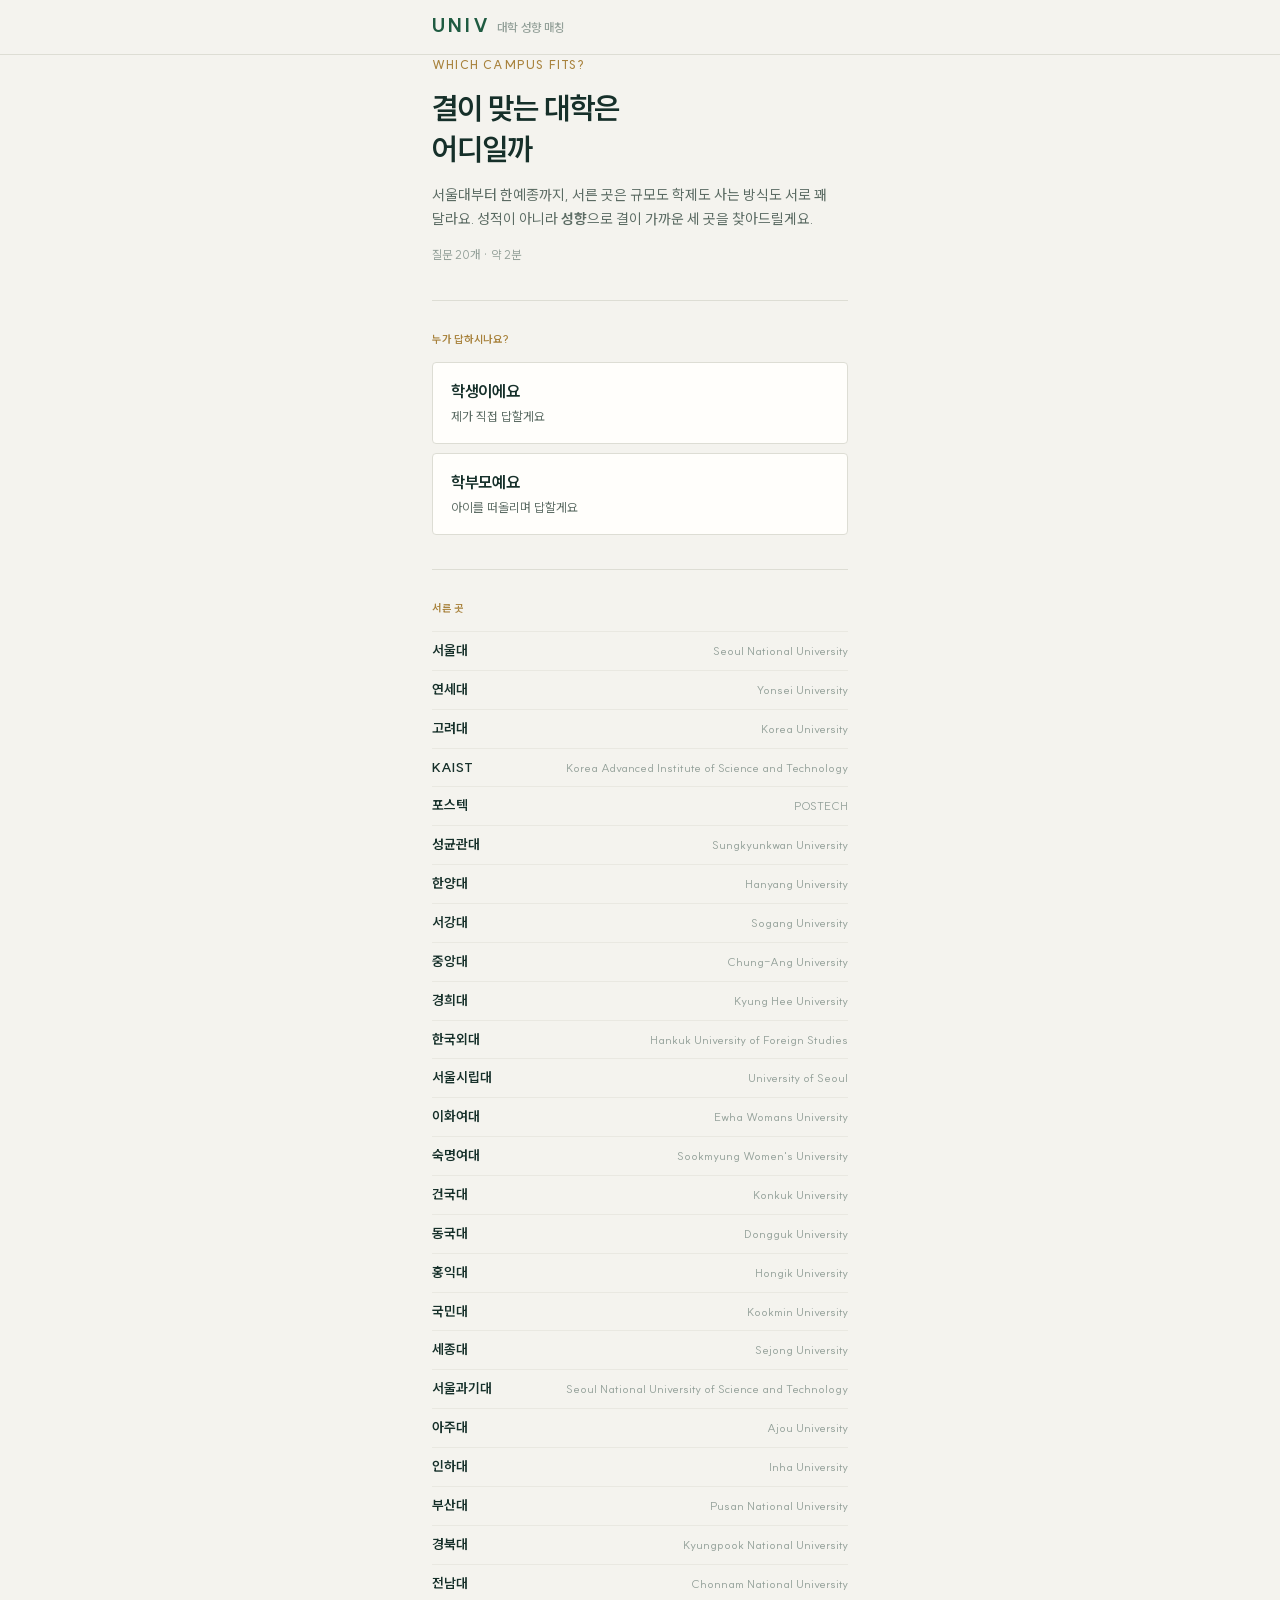
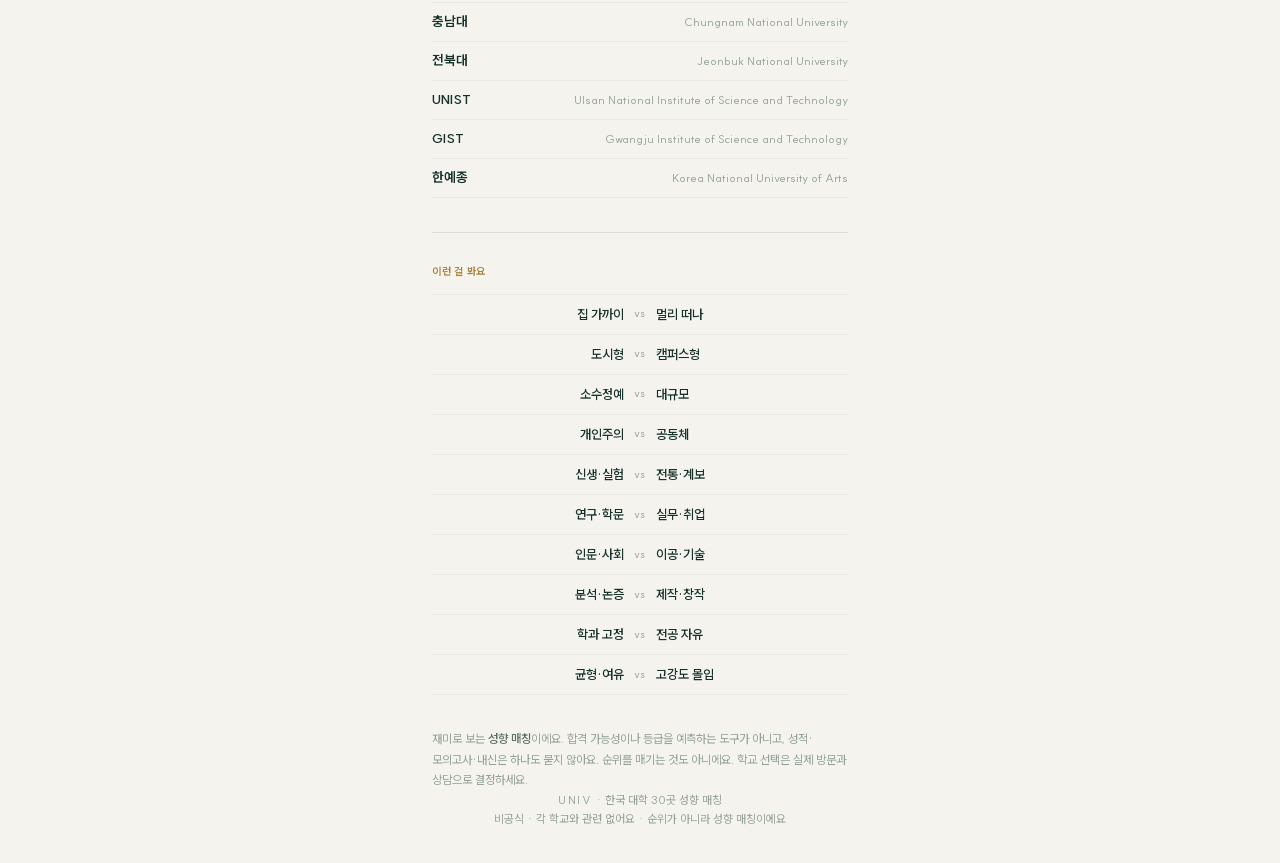
==== korea-uni/index.html @ 8492bec6 "한국 대학 30곳 버전 추가 (/korea-uni) 확인된 사실만으로 만들었다. docs/korea-fact-check.md 가 근거다.  축 11개 (아이비는 7개였다)   학교" ====
<!DOCTYPE html>
<html lang="ko">
<head>
<meta charset="utf-8">
<meta name="viewport" content="width=device-width, initial-scale=1, viewport-fit=cover">
<title>나와 결이 맞는 대학은? | 한국 대학 성향 매칭</title>
<meta name="description" content="20개 질문으로 찾는 나와 결이 맞는 한국 대학 30곳. 학생용과 학부모용 두 가지 버전.">
<meta name="theme-color" content="#1f5b41">

<!-- 링크 미리보기 (카카오톡·인스타·트위터 등)
     og:image 는 크롤러가 직접 받아가야 해서 반드시 절대 https 주소여야 한다.
     data URI 나 상대 경로는 미리보기가 안 뜬다.
     이미지는 scripts/build-og.js 가 만든다. 배포 도메인이 바뀌면
     아래 og:url / og:image 주소도 같이 바꿔야 한다. -->
<meta property="og:type" content="website">
<meta property="og:site_name" content="대학 성향 매칭">
<meta property="og:locale" content="ko_KR">
<meta property="og:url" content="https://ivy-test-two.vercel.app/korea-uni">
<meta property="og:title" content="결이 맞는 대학은 어디일까">
<meta property="og:description" content="성적이 아니라 성향으로 찾는 나와 맞는 대학 세 곳. 질문 20개, 약 2분. 학생용·학부모용.">
<meta property="og:image" content="https://ivy-test-two.vercel.app/og-korea.png">
<meta property="og:image:secure_url" content="https://ivy-test-two.vercel.app/og-korea.png">
<meta property="og:image:type" content="image/png">
<meta property="og:image:width" content="1200">
<meta property="og:image:height" content="630">
<meta property="og:image:alt" content="대학 성향 매칭 — 결이 맞는 대학은 어디일까.">
<meta name="twitter:card" content="summary_large_image">
<meta name="twitter:title" content="결이 맞는 대학은 어디일까">
<meta name="twitter:description" content="성적이 아니라 성향으로 찾는 나와 맞는 대학 세 곳. 질문 20개, 약 2분.">
<meta name="twitter:image" content="https://ivy-test-two.vercel.app/og-korea.png">
<!-- 파비콘을 인라인 SVG 로 넣는다. 별도 파일이 없어도 되고 file:// 에서도 뜬다. -->
<link rel="icon" href="data:image/svg+xml,%3Csvg xmlns='http://www.w3.org/2000/svg' viewBox='0 0 32 32'%3E%3Crect width='32' height='32' fill='%231f5b41'/%3E%3Ctext x='16' y='23' font-family='Georgia,serif' font-size='19' fill='%23f4efe3' text-anchor='middle'%3EI%3C/text%3E%3C/svg%3E">
<!-- SUIT 서브셋. scripts/build-font.py 가 만든 data URI 라 외부 요청이 없다.
     styles.css 보다 먼저 와야 첫 페인트부터 SUIT 로 그려진다. -->
<link rel="stylesheet" href="../fonts/suit.css">
<link rel="stylesheet" href="../styles.css">
</head>
<body>

<header class="site-header">
  <div class="shell header-inner">
    <span class="brand">
      <span class="logo">UNIV</span>
      <span class="header-title">대학 성향 매칭</span>
    </span>
  </div>
</header>

<main class="shell" id="main">

  <!-- ───────────── 인트로 ───────────── -->
  <section id="screen-intro" class="screen">

    <div class="block">
      <p class="hero-en">Which campus fits?</p>
      <h1 class="hero-title">결이 맞는 대학은<br>어디일까</h1>
      <p class="hero-sub">
        서울대부터 한예종까지, 서른 곳은 규모도 학제도 사는 방식도 서로 꽤 달라요.
        성적이 아니라 <b>성향</b>으로 결이 가까운 세 곳을 찾아드릴게요.
      </p>
      <p class="fine">질문 20개 · 약 2분</p>
    </div>

    <!-- 시작 전에 누가 답하는지부터 고른다. 같은 18문항이지만
         학생은 자기 얘기로, 학부모는 아이를 떠올리며 답하게 된다. -->
    <div class="block">
      <p class="label">누가 답하시나요?</p>
      <div class="mode-pick">
        <button type="button" class="mode-btn" id="mode-student" data-mode="student">
          <span class="mode-name">학생이에요</span>
          <span class="mode-sub">제가 직접 답할게요</span>
        </button>
        <button type="button" class="mode-btn" id="mode-parent" data-mode="parent">
          <span class="mode-name">학부모예요</span>
          <span class="mode-sub">아이를 떠올리며 답할게요</span>
        </button>
      </div>
      <button type="button" class="btn btn-outline btn-block hidden" id="btn-resume">
        이어서 하기
      </button>
    </div>

    <div class="block">
      <p class="label">서른 곳</p>
      <ul class="roster" id="roster"></ul>
    </div>

    <div class="block">
      <p class="label">이런 걸 봐요</p>
      <ul class="axis-preview" id="axis-preview"></ul>
    </div>

    <p class="fine">
      재미로 보는 <b>성향 매칭</b>이에요. 합격 가능성이나 등급을 예측하는 도구가 아니고,
      성적·모의고사·내신은 하나도 묻지 않아요. 순위를 매기는 것도 아니에요.
      학교 선택은 실제 방문과 상담으로 결정하세요.
    </p>
  </section>

  <!-- ───────────── 질문 ───────────── -->
  <section id="screen-quiz" class="screen hidden">
    <div>
      <div class="progress-head">
        <span class="label" id="quiz-mode-label">진행률</span>
        <span class="progress-count"><b id="progress-now">0</b> / <span id="progress-total">20</span></span>
      </div>
      <div class="progress-track">
        <div class="progress-fill" id="progress-fill"></div>
      </div>
      <p class="progress-note" id="progress-note"></p>
    </div>

    <div>
      <div class="dots" id="dots" aria-hidden="true"></div>

      <div class="question-head">
        <span class="q-num" id="q-index" aria-hidden="true">1</span>
        <h2 class="question-text" id="question-text" tabindex="-1"></h2>
      </div>

      <!-- 진짜 radio input 을 쓴다. 방향키 이동, 스페이스로 선택,
           "4개 중 2번째, 선택됨" 같은 스크린리더 안내가 전부 공짜로 따라온다. -->
      <fieldset class="options" id="options">
        <legend class="offscreen">선택지</legend>
      </fieldset>

      <div class="nav-row">
        <button type="button" class="btn btn-quiet" id="btn-prev">
          <span class="arw" aria-hidden="true">←</span> 이전
        </button>
        <button type="button" class="btn btn-primary" id="btn-next">
          다음 <span class="arw" aria-hidden="true">→</span>
        </button>
      </div>
    </div>
  </section>

  <!-- ───────────── 계산중 ───────────── -->
  <section id="screen-loading" class="screen hidden">
    <div class="loading-wrap">
      <div class="spinner" aria-hidden="true"></div>
      <p class="loading-text" id="loading-text"></p>
    </div>
  </section>

  <!-- ───────────── 결과 ───────────── -->
  <section id="screen-result" class="screen hidden">

    <div class="block result-hero" id="result-hero">
      <p class="label" id="result-label">나와 결이 가장 가까운 곳</p>
      <h1 class="result-name" id="result-name"></h1>
      <p class="result-en" id="result-en"></p>
      <p class="result-tagline" id="result-tagline"></p>
      <p class="result-place" id="result-place"></p>
      <div class="result-score">
        <span class="result-percent" id="result-percent"></span>
        <span class="result-percent-label">매칭 적합도</span>
      </div>
      <ul class="chips" id="result-keywords"></ul>
    </div>

    <div class="block">
      <p class="label">가까운 세 곳</p>
      <div id="ranking"></div>
    </div>

    <div class="block">
      <p class="label" id="detail-title">상세 해설</p>
      <ul class="why-list" id="why-block"></ul>
      <div id="detail-block"></div>
    </div>

    <!-- 학부모 모드에서만 보인다 -->
    <div class="block hidden" id="parent-facts-block">
      <p class="label">학부모가 먼저 보는 것</p>
      <dl class="facts" id="parent-facts"></dl>
      <p class="fine">
        재정지원 정책은 바뀔 수 있어요. 지원 전에 각 학교 재정지원 페이지에서 다시 확인하세요.
      </p>
    </div>

    <div class="block">
      <p class="label" id="axis-label">내 성향 축</p>
      <p class="section-sub" id="axis-note"></p>
      <div id="axis-chart" class="axis-chart"></div>
    </div>

    <div class="block">
      <p class="label">저장하고 공유하기</p>
      <div class="action-grid">
        <button type="button" class="btn btn-primary btn-block" id="btn-share">결과 링크 복사</button>
        <button type="button" class="btn btn-outline btn-block" id="btn-image">결과 이미지 저장</button>
        <button type="button" class="btn btn-quiet btn-block" id="btn-restart">다시 하기</button>
      </div>
      <p class="share-hint" id="share-hint" role="status" aria-live="polite"></p>
    </div>


    <p class="fine">
      재미로 보는 <b>성향 매칭</b>이에요. 합격 가능성 예측도 아니고 학교 순위도 아니에요.
      이 결과로 지원 여부를 정하지는 마세요. 학교마다 실제로 가보고 재학생과 이야기해보는 게 제일 정확해요.
      학교 정보는 <a href="https://www.academyinfo.go.kr" target="_blank" rel="noopener noreferrer">대학알리미</a>에서 확인하세요.
    </p>
  </section>

</main>

<footer class="site-footer shell">
  <p><span class="mark">UNIV</span> · 한국 대학 30곳 성향 매칭</p>
  <p>비공식 · 각 학교와 관련 없어요 · 순위가 아니라 성향 매칭이에요</p>
</footer>

<canvas id="export-canvas" width="1080" height="1350" class="offscreen" aria-hidden="true"></canvas>

<!-- 일반 script 로 순서대로 로드한다. type="module" 을 쓰면 file:// 에서
     CORS 때문에 안 열려서, index.html 더블클릭으로는 못 쓰게 된다. -->
<script src="../js/data/korea/axes.js"></script>
<script src="../js/data/korea/copy.js"></script>
<script src="../js/data/korea/schools.js"></script>
<script src="../js/data/korea/questions.js"></script>
<script src="../js/data/korea/tuning.js"></script>
<!-- 같은 도메인에 테스트가 여러 개 올라간다. 저장소 키가 겹치지
     않도록 테스트마다 고유 id 를 준다. -->
<script>var TEST_ID = 'korea'; var TEST_SITE_URL = 'https://ivy-test-two.vercel.app/korea-uni';</script>
<script src="../js/scoring.js"></script>
<script src="../js/share.js"></script>
<script src="../js/resultImage.js"></script>
<script src="../js/app.js"></script>
</body>
</html>
---- fonts/suit.css ----
/* SUIT (SUNN, http://sun.fo/suit) — SIL Open Font License 1.1
 * https://github.com/sun-typeface/SUIT
 *
 * 이 파일은 scripts/build-font.py 가 생성합니다. 직접 고치지 마세요.
 * 앱 소스에 등장하는 글자만 남긴 서브셋이라, 문구를 수정했으면
 * 스크립트를 다시 돌려야 새 글자가 폰트에 들어갑니다.
 *
 * 가변축 wght 400-800 를 유지합니다. 이 범위 밖 굵기를 쓰면
 * 가장 가까운 값으로 잘립니다.
 */
@font-face {
  font-family: 'SUIT';
  font-style: normal;
  font-weight: 400 800;
  font-display: swap;
  src: url([data-uri]) format('woff2-variations');
}
---- styles.css ----
/* ═══════════════════════════════════════════════════════════════
   아이비리그 성향 매칭 — 스타일

   방향: 앱 카드를 쌓는 화면이 아니라 대학 안내 책자에 가깝게.
   둥근 카드 대신 헤어라인 괘선으로 구획을 나누고, 라운드를 크게 줄이고,
   여백에 큰 숫자를 둔다.

   색: 아이비 그린을 주색으로. 회색도 중립 회색이 아니라 초록 쪽으로
   살짝 기울여서 화면 전체가 한 계열로 묶이게 했다.

   서체: SUIT 한 벌만 쓴다. 굵기(400-800)와 크기, 자간으로만 위계를
   만든다. 이탤릭은 쓰지 않는다.
   ═══════════════════════════════════════════════════════════════ */

:root {
  color-scheme: light;

  /* 바탕과 먹 */
  --paper:      #f4f3ee;   /* 본지. 크림보다 차갑게 뺐다 */
  --card:       #fffefb;
  --ink:        #16302a;   /* 초록으로 기운 먹색 */
  --ink-soft:   #5b6b63;
  --ink-faint:  #93a099;
  --rule:       #ddddd4;   /* 괘선 */
  --rule-soft:  #e9e8e1;

  /* 브랜드 */
  --ivy:        #1f5b41;
  --ivy-deep:   #143c2b;
  --ivy-wash:   #eaefe9;
  --brass:      #a8823c;
  --brass-wash: #f4eddf;

  /* 학교색이 들어오는 자리. JS 가 덮어쓴다 */
  --school:     var(--ivy);

  --r-xs: 2px;
  --r-sm: 4px;
  --r-md: 6px;
  --r-pill: 999px;

  --shell: 460px;

  /* 전부 SUIT 한 벌로 간다. fonts/suit.css 가 서브셋을 심어준다.
     폰트가 안 뜨는 환경을 위한 대체 스택만 뒤에 붙여둔다. */
  --sans: 'SUIT', -apple-system, BlinkMacSystemFont, "Apple SD Gothic Neo",
          "Pretendard", "Noto Sans KR", "Malgun Gothic", system-ui, sans-serif;
  /* 예전에 숫자·영문에 세리프를 쓰던 자리. 이제 같은 SUIT 를 가리키지만
     선택자를 그대로 두려고 변수는 남겨둔다. */
  --serif: var(--sans);
}

/* ── 리셋 ─────────────────────────────────────────────────── */
*, *::before, *::after { box-sizing: border-box; }
html { -webkit-text-size-adjust: 100%; }

body {
  margin: 0;
  background: var(--paper);
  color: var(--ink);
  font-family: var(--sans);
  font-size: 16px;
  line-height: 1.62;
  word-break: keep-all;
  overflow-wrap: break-word;
  -webkit-font-smoothing: antialiased;
}

h1, h2, h3, p, ul, li, figure, fieldset, legend { margin: 0; padding: 0; }
ul { list-style: none; }
fieldset { border: 0; }

button {
  font: inherit;
  color: inherit;
  cursor: pointer;
  touch-action: manipulation;
}

.hidden { display: none !important; }

.offscreen {
  position: absolute;
  width: 1px; height: 1px;
  overflow: hidden;
  clip-path: inset(50%);
  pointer-events: none;
}

:focus-visible {
  outline: 2px solid var(--ivy);
  outline-offset: 3px;
  border-radius: var(--r-xs);
}

/* 숫자가 세로로 정렬되는 자리는 전부 고정폭 숫자 */
.pct, .rank-percent, .progress-count, .q-num, .result-percent {
  font-variant-numeric: tabular-nums;
  font-feature-settings: "tnum" 1;
}

/* ── 레이아웃 ─────────────────────────────────────────────── */
.shell {
  width: 100%;
  max-width: var(--shell);
  margin: 0 auto;
  padding: 0 22px;
}

/* 배경을 불투명하게 둔다. 반투명 + backdrop-filter 로 두면 스크롤할 때
   아래 글자가 헤더를 비쳐 올라와서 유령처럼 겹쳐 보인다. 종이 느낌의
   디자인에 프로스티드 글래스도 어울리지 않는다. */
.site-header {
  position: sticky;
  top: 0;
  z-index: 20;
  background: var(--paper);
  border-bottom: 1px solid var(--rule);
  padding-top: env(safe-area-inset-top);
}

/* align-items:baseline 만 주면 글자 뭉치가 바 위쪽에 붙는다.
   바깥은 center 로 세로 중앙을 잡고, 안쪽에서 베이스라인을 맞춘다. */
.header-inner {
  display: flex;
  align-items: center;
  height: 54px;
}

.brand {
  display: flex;
  align-items: baseline;
  gap: 9px;
}

/* 워드마크는 큰 자간으로만 만든다. 로고 이미지는 쓰지 않는다.
   자간은 마지막 글자 뒤에도 붙기 때문에 그만큼 빼줘야 옆 글자와의
   간격이 눈에 보이는 대로 나온다. */
.logo {
  font-size: 19px;
  font-weight: 800;
  letter-spacing: .16em;
  margin-right: -.16em;
  color: var(--ivy);
  line-height: 1;
}

.header-title {
  font-size: 12px;
  font-weight: 600;
  letter-spacing: .01em;
  color: var(--ink-faint);
}

main { padding: 30px 22px 44px; }

.screen { display: grid; gap: 34px; }

/* ── 구획 ─────────────────────────────────────────────────── */
/* 카드가 아니라 괘선으로 나눈 단락. 이게 이 디자인의 기본 단위다 */
.block { display: grid; gap: 14px; }

.block + .block { padding-top: 30px; border-top: 1px solid var(--rule); }

/* 배경이 필요한 곳에만 쓰는 얕은 판 */
.panel {
  background: var(--card);
  border: 1px solid var(--rule-soft);
  border-radius: var(--r-md);
  padding: 20px 18px;
}

/* 라벨: 작게, 대문자, 자간 넓게.
   자간은 .07em 까지만. 영문은 이 정도로도 충분히 벌어져 보이는데,
   한글은 .14em 쯤 주면 "상 위 세 곳"처럼 글자가 흩어져 읽기 나빠진다. */
.label {
  font-size: 10.5px;
  font-weight: 700;
  letter-spacing: .07em;
  text-transform: uppercase;
  color: var(--brass);
}

/* 영문 전용 라벨은 자간을 더 줘도 된다 */
.label-en { letter-spacing: .16em; }

.section-title {
  font-size: 17px;
  font-weight: 700;
  letter-spacing: -.02em;
}

.section-sub { color: var(--ink-soft); font-size: 13px; }

.fine {
  color: var(--ink-faint);
  font-size: 12px;
  line-height: 1.72;
}
.fine b { color: var(--ink-soft); font-weight: 600; }

/* ── 인트로 ───────────────────────────────────────────────── */
.hero-title {
  font-size: 30px;
  font-weight: 700;
  line-height: 1.36;
  letter-spacing: -.035em;
  text-wrap: balance;
}

/* 표제 위의 영문 한 줄 */
.hero-en {
  font-size: 12px;
  font-weight: 600;
  letter-spacing: .1em;
  text-transform: uppercase;
  color: var(--brass);
}

.hero-sub {
  color: var(--ink-soft);
  font-size: 14.5px;
  max-width: 34em;
}

/* 축 미리보기: 양극을 실제로 마주 보게 배치 */
.axis-preview { display: grid; gap: 0; }

.axis-preview li {
  display: grid;
  grid-template-columns: 1fr auto 1fr;
  align-items: center;
  gap: 10px;
  padding: 9px 0;
  font-size: 13px;
  border-bottom: 1px solid var(--rule-soft);
}
.axis-preview li:first-child { border-top: 1px solid var(--rule-soft); }

.axis-preview .l { text-align: right; color: var(--ink); font-weight: 600; }
.axis-preview .r { text-align: left; color: var(--ink); font-weight: 600; }
.axis-preview .mid {
  font-family: var(--serif);
  font-size: 11px;
  color: var(--ink-faint);
  letter-spacing: .04em;
}

/* 여덟 학교를 활자로만 나열한다 */
.roster { display: grid; gap: 0; }

.roster li {
  display: flex;
  align-items: baseline;
  justify-content: space-between;
  gap: 12px;
  padding: 8px 0;
  border-bottom: 1px solid var(--rule-soft);
}
.roster li:first-child { border-top: 1px solid var(--rule-soft); }

.roster-ko { font-size: 13.5px; font-weight: 700; color: var(--ink); }

.roster-en {
  font-family: var(--serif);
  font-size: 11.5px;
  color: var(--ink-faint);
  text-align: right;
}

/* ── 모드 선택 ────────────────────────────────────────────── */
/* 시작 버튼 하나 대신 누가 답하는지를 먼저 고르게 한다 */
.mode-pick { display: grid; gap: 9px; }

.mode-btn {
  display: grid;
  gap: 2px;
  text-align: left;
  padding: 16px 18px;
  background: var(--card);
  border: 1px solid var(--rule);
  border-radius: var(--r-sm);
  transition: border-color .16s ease, background-color .16s ease;
}
.mode-btn:hover {
  border-color: var(--ivy);
  background: var(--ivy-wash);
}

.mode-name {
  font-size: 16px;
  font-weight: 700;
  letter-spacing: -.02em;
  color: var(--ink);
}

.mode-sub { font-size: 12.5px; color: var(--ink-soft); }

/* ── 버튼 ─────────────────────────────────────────────────── */
.btn {
  display: inline-flex;
  align-items: center;
  justify-content: center;
  gap: 8px;
  min-height: 52px;
  padding: 0 22px;
  border: 1px solid transparent;
  border-radius: var(--r-sm);
  font-size: 15px;
  font-weight: 700;
  letter-spacing: -.01em;
  transition: background-color .16s ease, border-color .16s ease,
              color .16s ease, opacity .16s ease;
}
.btn:active { transform: translateY(1px); }
.btn-block { width: 100%; }

.btn-primary { background: var(--ivy); color: #fff; }
.btn-primary:hover { background: var(--ivy-deep); }

.btn-outline {
  background: transparent;
  color: var(--ink);
  border-color: var(--rule);
}
.btn-outline:hover { border-color: var(--ink-soft); }

.btn-quiet {
  background: transparent;
  color: var(--ink-soft);
  min-height: 46px;
  font-weight: 600;
}
.btn-quiet:hover { color: var(--ink); }

.btn:disabled {
  opacity: .32;
  cursor: not-allowed;
  transform: none;
}

/* 화살표는 세리프로. 버튼 안에서 작은 활자 대비가 생긴다 */
.btn .arw { font-family: var(--serif); font-size: 17px; line-height: 1; }

/* ── 진행률 ───────────────────────────────────────────────── */
.progress-head {
  display: flex;
  justify-content: space-between;
  align-items: baseline;
  gap: 12px;
}

.progress-count {
  font-family: var(--serif);
  font-size: 15px;
  color: var(--ink-faint);
  letter-spacing: .02em;
}
.progress-count b { color: var(--ivy); font-size: 19px; font-weight: 700; }

.progress-track {
  height: 2px;
  background: var(--rule);
  margin-top: 10px;
}

.progress-fill {
  height: 100%;
  width: 0;
  background: var(--ivy);
  transition: width .34s cubic-bezier(.4, 0, .2, 1);
}

.progress-note {
  color: var(--ink-soft);
  font-size: 12.5px;
  margin-top: 11px;
}

/* ── 질문 ─────────────────────────────────────────────────── */
/* 번호를 여백에 큰 세리프로 두고 질문을 그 옆에 붙인다 */
.question-head {
  display: grid;
  grid-template-columns: auto 1fr;
  align-items: start;
  gap: 16px;
  margin-bottom: 20px;
}

.q-num {
  font-family: var(--serif);
  font-size: 44px;
  font-weight: 400;
  line-height: .84;
  color: var(--brass);
  letter-spacing: -.03em;
}

.question-text {
  font-size: 21px;
  font-weight: 700;
  line-height: 1.44;
  letter-spacing: -.03em;
  text-wrap: balance;
  padding-top: 2px;
}

.dots {
  display: flex;
  flex-wrap: wrap;
  gap: 4px;
  margin-bottom: 22px;
}

.dot {
  width: 100%;
  max-width: 15px;
  height: 2px;
  flex: 1;
  background: var(--rule);
  transition: background-color .2s ease;
}
.dot.answered { background: color-mix(in srgb, var(--ivy) 45%, var(--rule)); }
.dot.current { background: var(--brass); }

.options { display: grid; gap: 0; }

.option {
  display: grid;
  grid-template-columns: auto 1fr;
  align-items: center;
  gap: 14px;
  width: 100%;
  min-height: 62px;
  padding: 15px 14px 15px 12px;
  text-align: left;
  border: 1px solid transparent;
  border-bottom: 1px solid var(--rule-soft);
  border-radius: var(--r-sm);
  font-size: 15px;
  line-height: 1.52;
  color: var(--ink);
  transition: background-color .14s ease, border-color .14s ease;
}
.option:hover { background: var(--card); }

.option-badge {
  display: grid;
  place-items: center;
  width: 27px; height: 27px;
  border: 1px solid var(--rule);
  border-radius: var(--r-pill);
  font-family: var(--serif);
  font-size: 13px;
  color: var(--ink-faint);
  transition: background-color .14s ease, color .14s ease, border-color .14s ease;
}

.option.is-selected {
  background: var(--ivy-wash);
  border-color: color-mix(in srgb, var(--ivy) 26%, transparent);
}
.option.is-selected .option-badge {
  background: var(--ivy);
  border-color: var(--ivy);
  color: #fff;
}
.option.is-selected .option-label { font-weight: 600; }

.option input[type="radio"] {
  position: absolute;
  width: 1px; height: 1px;
  opacity: 0;
  pointer-events: none;
}
.option:has(input:focus-visible) {
  outline: 2px solid var(--ivy);
  outline-offset: 2px;
}

.nav-row {
  display: flex;
  gap: 10px;
  margin-top: 26px;
}
.nav-row .btn-quiet { flex: 0 0 30%; }
.nav-row .btn-primary { flex: 1; }

/* ── 계산중 ───────────────────────────────────────────────── */
.loading-wrap {
  display: grid;
  place-items: center;
  gap: 20px;
  padding: 92px 20px;
  text-align: center;
}

.spinner {
  width: 30px; height: 30px;
  border: 1.5px solid var(--rule);
  border-top-color: var(--ivy);
  border-radius: 50%;
  animation: spin .9s linear infinite;
}
@keyframes spin { to { transform: rotate(360deg); } }

.loading-text { color: var(--ink-soft); font-size: 14px; }

@media (prefers-reduced-motion: reduce) {
  .spinner { animation-duration: 2.6s; }
  .progress-fill, .rank-fill, .axis-bar { transition: none; }
}

/* ── 결과: 표제 ───────────────────────────────────────────── */
.result-hero { display: grid; gap: 0; }

.result-name {
  margin-top: 10px;
  font-size: 36px;
  font-weight: 700;
  letter-spacing: -.045em;
  line-height: 1.14;
  color: var(--school);
}

.result-en {
  font-family: var(--serif);
  font-size: 14px;
  color: var(--ink-faint);
  letter-spacing: .01em;
  margin-top: 5px;
}

.result-tagline {
  font-size: 15.5px;
  font-weight: 600;
  color: var(--ink);
  margin-top: 14px;
  text-wrap: balance;
}

.result-place {
  font-size: 12.5px;
  color: var(--ink-soft);
  margin-top: 5px;
}

/* 큰 퍼센트. 세리프 숫자가 이 화면의 중심이다 */
.result-score {
  display: flex;
  align-items: baseline;
  gap: 11px;
  margin-top: 22px;
  padding-top: 18px;
  border-top: 1px solid var(--rule);
}

.result-percent {
  font-family: var(--serif);
  font-size: 62px;
  font-weight: 400;
  line-height: .9;
  letter-spacing: -.04em;
  color: var(--school);
}

.result-percent-label {
  font-size: 11px;
  font-weight: 700;
  letter-spacing: .13em;
  text-transform: uppercase;
  color: var(--ink-faint);
}

/* 학교 이름 -> 그 학교 홈페이지. 밑줄 대신 얇은 밑선을 써서
   본문 활자를 해치지 않게 하고, ↗ 로 바깥 링크임을 알린다. */
.school-link {
  color: inherit;
  text-decoration: none;
  border-bottom: 1px solid color-mix(in srgb, currentColor 28%, transparent);
  transition: border-color .15s ease, opacity .15s ease;
}
.school-link:hover { border-bottom-color: currentColor; }
.school-link:active { opacity: .7; }

.school-link .ext {
  display: inline-block;
  margin-left: .22em;
  font-size: .62em;
  vertical-align: .28em;
  opacity: .55;
  border: 0;
}

/* 큰 표제에서는 밑선이 두꺼워 보여서 조금 더 옅게 */
.school-link.is-hero {
  border-bottom-width: 2px;
  border-bottom-color: color-mix(in srgb, currentColor 20%, transparent);
}
.school-link.is-hero .ext { font-size: .38em; vertical-align: .95em; }

.chips { display: flex; flex-wrap: wrap; gap: 6px; margin-top: 18px; }

.chips li {
  padding: 4px 10px;
  border: 1px solid var(--rule);
  border-radius: var(--r-pill);
  color: var(--ink-soft);
  font-size: 12px;
  font-weight: 600;
}

/* ── 결과: 순위 ───────────────────────────────────────────── */
#ranking { display: grid; gap: 0; }

.rank-row {
  display: grid;
  grid-template-columns: 1fr auto;
  align-items: center;
  gap: 14px;
  padding: 15px 0;
  border-bottom: 1px solid var(--rule-soft);
}
.rank-row:first-child { border-top: 1px solid var(--rule); }

.rank-body { min-width: 0; }

.rank-name {
  font-size: 16.5px;
  font-weight: 700;
  letter-spacing: -.02em;
}

.rank-ordinal {
  font-family: var(--serif);
  font-size: 12px;
  color: var(--brass);
  margin-right: 6px;
}

.rank-tagline {
  color: var(--ink-soft);
  font-size: 12.5px;
  margin-top: 2px;
}

.rank-right { text-align: right; }

.rank-percent {
  font-family: var(--serif);
  font-size: 25px;
  line-height: 1;
  letter-spacing: -.03em;
  color: var(--ink);
}
.rank-row.is-top .rank-percent { color: var(--school); }

.rank-track {
  width: 58px;
  height: 2px;
  background: var(--rule);
  margin-top: 8px;
  margin-left: auto;
}

.rank-fill {
  height: 100%;
  width: 0;
  background: var(--ink-faint);
  transition: width .75s cubic-bezier(.22, 1, .36, 1);
}
.rank-row.is-top .rank-fill { background: var(--school); }

/* ── 결과: 해설 ───────────────────────────────────────────── */
.why-list { display: grid; gap: 0; }

.why-list li {
  display: grid;
  grid-template-columns: auto 1fr;
  gap: 12px;
  align-items: baseline;
  padding: 11px 0;
  font-size: 14px;
  color: var(--ink-soft);
  line-height: 1.6;
  border-bottom: 1px solid var(--rule-soft);
}
.why-list li:first-child { border-top: 1px solid var(--rule-soft); }

.why-tag {
  font-size: 10.5px;
  font-weight: 700;
  letter-spacing: .1em;
  text-transform: uppercase;
  color: var(--brass);
  white-space: nowrap;
}

.detail-part + .detail-part { margin-top: 20px; }

/* 이탤릭을 뺐으니 굵기와 자간으로 구분한다 */
.detail-head {
  font-size: 11px;
  font-weight: 700;
  color: var(--brass);
  margin-bottom: 7px;
  letter-spacing: .07em;
}

.detail-body { color: var(--ink-soft); font-size: 14.5px; line-height: 1.78; }

/* ── 결과: 학부모용 현실 조건 ─────────────────────────────── */
/* 재정지원·환경·진로. 학부모가 실제로 먼저 묻는 것들이라
   해설 뒤가 아니라 성향 그래프 앞에 둔다. */
.facts {
  display: grid;
  gap: 0;
  margin: 0 0 12px;
}

.facts dt {
  font-size: 11px;
  font-weight: 700;
  color: var(--brass);
  letter-spacing: .07em;
  padding-top: 13px;
  border-top: 1px solid var(--rule-soft);
}
.facts dt:first-child { border-top: 0; padding-top: 0; }

.facts dd {
  margin: 4px 0 13px;
  font-size: 14px;
  line-height: 1.72;
  color: var(--ink-soft);
}
.facts dd:last-child { margin-bottom: 0; }

/* ── 결과: 성향 축 ────────────────────────────────────────── */
.axis-chart { display: grid; gap: 13px; }

.axis-row { display: grid; gap: 5px; }

/* 양극 라벨은 반드시 양 끝에 붙여야 한다. 가운데로 모으면 막대가
   어느 쪽으로 뻗은 건지 눈으로 연결이 안 된다. */
.axis-poles {
  display: grid;
  grid-template-columns: 1fr auto 1fr;
  align-items: baseline;
  gap: 8px;
  font-size: 11px;
  color: var(--ink-faint);
  font-weight: 600;
}
.axis-poles .l { text-align: left; }
.axis-poles .r { text-align: right; }

.axis-poles .axis-name {
  font-family: var(--serif);
  font-size: 10.5px;
  color: var(--ink-soft);
  letter-spacing: .05em;
  text-transform: uppercase;
}

.axis-poles .lit { color: var(--ivy); font-weight: 700; }

.axis-track {
  position: relative;
  height: 16px;
  border-top: 1px solid var(--rule-soft);
  border-bottom: 1px solid var(--rule-soft);
}

.axis-center {
  position: absolute;
  left: 50%;
  top: -1px; bottom: -1px;
  width: 1px;
  background: var(--rule);
}

.axis-bar {
  position: absolute;
  top: 5px; bottom: 5px;
  min-width: 2px;
  background: var(--ivy);
  transition: width .6s cubic-bezier(.22, 1, .36, 1);
}

/* ── 결과: 액션 ───────────────────────────────────────────── */
.action-grid { display: grid; gap: 8px; }

.share-hint {
  min-height: 19px;
  text-align: center;
  font-size: 12.5px;
  font-weight: 600;
  color: var(--ivy);
}

/* ── 커뮤니티 안내 ────────────────────────────────────────── */
/* 화면에서 유일하게 어두운 판. 여기 한 곳에만 무게를 준다 */
.community {
  background: var(--ivy-deep);
  color: #f1efe8;
  border-radius: var(--r-md);
  padding: 26px 22px;
  display: grid;
  gap: 14px;
}

.community .label { color: #c2a978; }

.community-title {
  font-size: 20px;
  font-weight: 700;
  letter-spacing: -.03em;
  line-height: 1.4;
  color: #fffefb;
  text-wrap: balance;
}

.community-sub {
  font-size: 13.5px;
  line-height: 1.68;
  color: #b7c6bd;
}

.btn-community {
  background: #f4efe3;
  color: var(--ivy-deep);
  border-radius: var(--r-sm);
  margin-top: 2px;
}
.btn-community:hover { background: #fff; }

.community-note {
  font-size: 11.5px;
  color: #8ba396;
  text-align: center;
}

/* ── 시트 (iOS 이미지 저장 안내) ──────────────────────────── */
.sheet-backdrop {
  position: fixed;
  inset: 0;
  z-index: 50;
  display: grid;
  place-items: center;
  padding: 22px;
  background: rgba(12, 20, 16, .66);
}

.sheet {
  width: 100%;
  max-width: 350px;
  background: var(--card);
  border-radius: var(--r-md);
  padding: 18px;
  text-align: center;
}

.sheet-title { font-size: 14.5px; font-weight: 700; margin-bottom: 12px; }

.sheet-img {
  width: 100%;
  height: auto;
  border: 1px solid var(--rule);
  border-radius: var(--r-sm);
  margin-bottom: 12px;
}

/* ── 안내 배너 ────────────────────────────────────────────── */
.notice {
  border-left: 2px solid var(--brass);
  background: var(--brass-wash);
  border-radius: 0 var(--r-sm) var(--r-sm) 0;
  padding: 12px 15px;
  color: #6b5423;
  font-size: 13px;
  font-weight: 600;
  line-height: 1.6;
}

/* ── 푸터 ─────────────────────────────────────────────────── */
.site-footer {
  padding: 0 22px 34px;
  color: var(--ink-faint);
  font-size: 11.5px;
  text-align: center;
}

.site-footer .mark {
  font-family: var(--serif);
  letter-spacing: .14em;
  color: var(--ink-faint);
}

/* ── 작은 화면 ────────────────────────────────────────────── */
@media (max-width: 350px) {
  .hero-title { font-size: 26px; }
  .question-text { font-size: 19px; }
  .q-num { font-size: 36px; }
  .result-name { font-size: 30px; }
  .result-percent { font-size: 52px; }
  .option { font-size: 14.5px; }
}
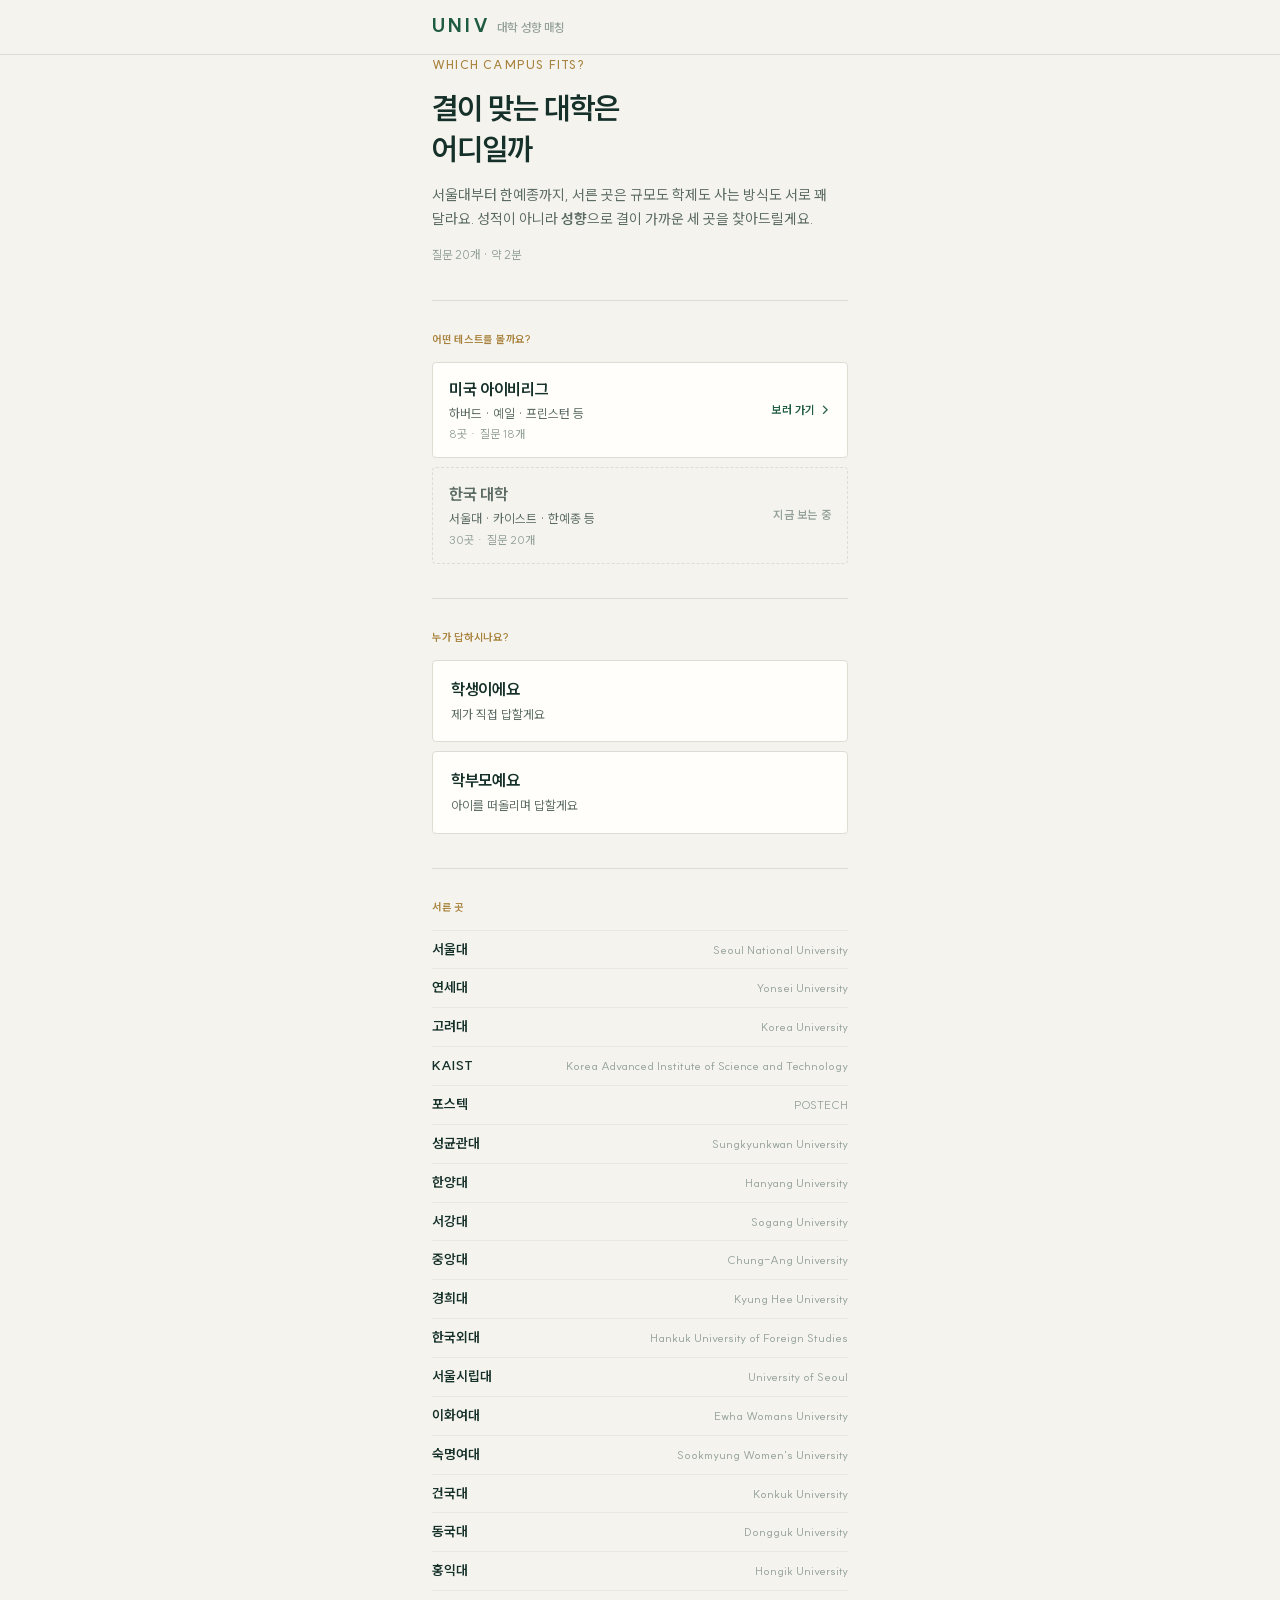
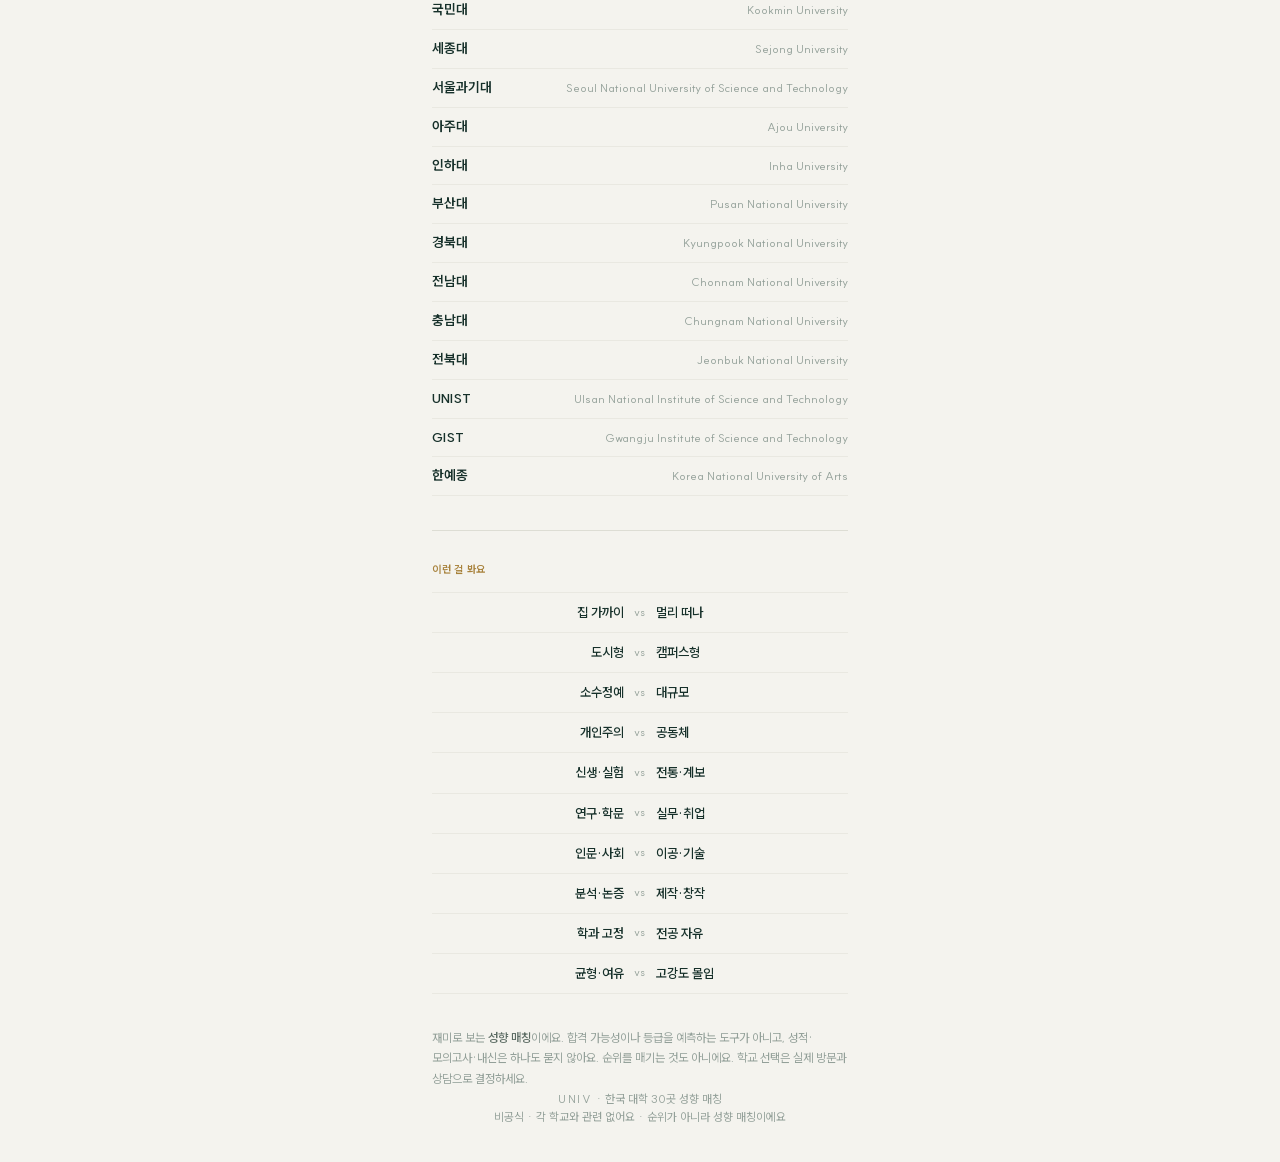
==== commit 323db1f1: "첫 화면에서 미국/한국 테스트를 고를 수 있게 두 테스트가 같은 도메인에 따로 올라가 있는데 서로 오갈 방법이 없었다. / 로 들어오면 한국 대학 버전이 있는지도 몰랐다.  인트로" ====
--- a/korea-uni/index.html
+++ b/korea-uni/index.html
@@ -31,8 +31,17 @@
 <!-- 파비콘을 인라인 SVG 로 넣는다. 별도 파일이 없어도 되고 file:// 에서도 뜬다. -->
 <link rel="icon" href="data:image/svg+xml,%3Csvg xmlns='http://www.w3.org/2000/svg' viewBox='0 0 32 32'%3E%3Crect width='32' height='32' fill='%231f5b41'/%3E%3Ctext x='16' y='23' font-family='Georgia,serif' font-size='19' fill='%23f4efe3' text-anchor='middle'%3EI%3C/text%3E%3C/svg%3E">
 <!-- SUIT 서브셋. scripts/build-font.py 가 만든 data URI 라 외부 요청이 없다.
-     styles.css 보다 먼저 와야 첫 페인트부터 SUIT 로 그려진다. -->
-<link rel="stylesheet" href="../fonts/suit.css">
+     120KB가 넘어서 보통처럼 걸면 다 받을 때까지 화면이 백지로 남는다.
+     느린 회선에서 재보니 첫 글자까지 2.2초였고, 비동기로 돌리니 0.95초였다.
+     그래서 print 로 걸어 렌더를 막지 않게 하고 다 받으면 all 로 바꾼다.
+     본문은 시스템 한글 폰트로 먼저 그려졌다가 SUIT 로 교체된다.
+     그때 생기는 이동은 실측 0.015 로 무시할 수준이다.
+     (첫 화면 글자만 담은 작은 벌을 따로 블로킹으로 거는 것도 해봤는데,
+      그 벌이 54KB라 FCP 가 0.95초에서 1.64초로 오히려 나빠졌다.)
+     JS 가 꺼져 있으면 onload 가 안 도니 noscript 로 그냥 걸어준다. -->
+<link rel="preload" as="style" href="../fonts/suit.css">
+<link rel="stylesheet" href="../fonts/suit.css" media="print" onload="this.media='all';this.onload=null">
+<noscript><link rel="stylesheet" href="../fonts/suit.css"></noscript>
 <link rel="stylesheet" href="../styles.css">
 </head>
 <body>
@@ -59,6 +68,18 @@
         성적이 아니라 <b>성향</b>으로 결이 가까운 세 곳을 찾아드릴게요.
       </p>
       <p class="fine">질문 20개 · 약 2분</p>
+    </div>
+
+    <!-- 어느 테스트를 볼지. 두 테스트가 같은 도메인에 따로 올라가 있어서
+         한쪽에 들어오면 다른 쪽으로 갈 방법이 없었다.
+         내용은 scripts/build-intro.js 가 채운다 — 학교 수와 문항 수를
+         손으로 적어두면 데이터를 고쳤을 때 조용히 어긋난다. -->
+    <div class="block">
+      <p class="label">어떤 테스트를 볼까요?</p>
+      <div class="test-pick" id="test-pick">
+        <a class="test-card" href="../"><span class="test-name">미국 아이비리그</span><span class="test-sub">하버드 · 예일 · 프린스턴 등</span><span class="test-meta">8곳 · 질문 18개</span><span class="test-flag test-go">보러 가기 <span aria-hidden="true">→</span></span></a>
+        <span class="test-card is-here" aria-current="page"><span class="test-name">한국 대학</span><span class="test-sub">서울대 · 카이스트 · 한예종 등</span><span class="test-meta">30곳 · 질문 20개</span><span class="test-flag">지금 보는 중</span></span>
+      </div>
     </div>
 
     <!-- 시작 전에 누가 답하는지부터 고른다. 같은 18문항이지만
@@ -82,12 +103,54 @@
 
     <div class="block">
       <p class="label">서른 곳</p>
-      <ul class="roster" id="roster"></ul>
+      <ul class="roster" id="roster">
+      <li><span class="roster-ko">서울대</span><span class="roster-en">Seoul National University</span></li>
+      <li><span class="roster-ko">연세대</span><span class="roster-en">Yonsei University</span></li>
+      <li><span class="roster-ko">고려대</span><span class="roster-en">Korea University</span></li>
+      <li><span class="roster-ko">KAIST</span><span class="roster-en">Korea Advanced Institute of Science and Technology</span></li>
+      <li><span class="roster-ko">포스텍</span><span class="roster-en">POSTECH</span></li>
+      <li><span class="roster-ko">성균관대</span><span class="roster-en">Sungkyunkwan University</span></li>
+      <li><span class="roster-ko">한양대</span><span class="roster-en">Hanyang University</span></li>
+      <li><span class="roster-ko">서강대</span><span class="roster-en">Sogang University</span></li>
+      <li><span class="roster-ko">중앙대</span><span class="roster-en">Chung-Ang University</span></li>
+      <li><span class="roster-ko">경희대</span><span class="roster-en">Kyung Hee University</span></li>
+      <li><span class="roster-ko">한국외대</span><span class="roster-en">Hankuk University of Foreign Studies</span></li>
+      <li><span class="roster-ko">서울시립대</span><span class="roster-en">University of Seoul</span></li>
+      <li><span class="roster-ko">이화여대</span><span class="roster-en">Ewha Womans University</span></li>
+      <li><span class="roster-ko">숙명여대</span><span class="roster-en">Sookmyung Women's University</span></li>
+      <li><span class="roster-ko">건국대</span><span class="roster-en">Konkuk University</span></li>
+      <li><span class="roster-ko">동국대</span><span class="roster-en">Dongguk University</span></li>
+      <li><span class="roster-ko">홍익대</span><span class="roster-en">Hongik University</span></li>
+      <li><span class="roster-ko">국민대</span><span class="roster-en">Kookmin University</span></li>
+      <li><span class="roster-ko">세종대</span><span class="roster-en">Sejong University</span></li>
+      <li><span class="roster-ko">서울과기대</span><span class="roster-en">Seoul National University of Science and Technology</span></li>
+      <li><span class="roster-ko">아주대</span><span class="roster-en">Ajou University</span></li>
+      <li><span class="roster-ko">인하대</span><span class="roster-en">Inha University</span></li>
+      <li><span class="roster-ko">부산대</span><span class="roster-en">Pusan National University</span></li>
+      <li><span class="roster-ko">경북대</span><span class="roster-en">Kyungpook National University</span></li>
+      <li><span class="roster-ko">전남대</span><span class="roster-en">Chonnam National University</span></li>
+      <li><span class="roster-ko">충남대</span><span class="roster-en">Chungnam National University</span></li>
+      <li><span class="roster-ko">전북대</span><span class="roster-en">Jeonbuk National University</span></li>
+      <li><span class="roster-ko">UNIST</span><span class="roster-en">Ulsan National Institute of Science and Technology</span></li>
+      <li><span class="roster-ko">GIST</span><span class="roster-en">Gwangju Institute of Science and Technology</span></li>
+      <li><span class="roster-ko">한예종</span><span class="roster-en">Korea National University of Arts</span></li>
+    </ul>
     </div>
 
     <div class="block">
       <p class="label">이런 걸 봐요</p>
-      <ul class="axis-preview" id="axis-preview"></ul>
+      <ul class="axis-preview" id="axis-preview">
+      <li><span class="l">집 가까이</span><span class="mid">vs</span><span class="r">멀리 떠나</span></li>
+      <li><span class="l">도시형</span><span class="mid">vs</span><span class="r">캠퍼스형</span></li>
+      <li><span class="l">소수정예</span><span class="mid">vs</span><span class="r">대규모</span></li>
+      <li><span class="l">개인주의</span><span class="mid">vs</span><span class="r">공동체</span></li>
+      <li><span class="l">신생·실험</span><span class="mid">vs</span><span class="r">전통·계보</span></li>
+      <li><span class="l">연구·학문</span><span class="mid">vs</span><span class="r">실무·취업</span></li>
+      <li><span class="l">인문·사회</span><span class="mid">vs</span><span class="r">이공·기술</span></li>
+      <li><span class="l">분석·논증</span><span class="mid">vs</span><span class="r">제작·창작</span></li>
+      <li><span class="l">학과 고정</span><span class="mid">vs</span><span class="r">전공 자유</span></li>
+      <li><span class="l">균형·여유</span><span class="mid">vs</span><span class="r">고강도 몰입</span></li>
+    </ul>
     </div>
 
     <p class="fine">
@@ -186,13 +249,7 @@
     </div>
 
     <div class="block">
-      <p class="label">저장하고 공유하기</p>
-      <div class="action-grid">
-        <button type="button" class="btn btn-primary btn-block" id="btn-share">결과 링크 복사</button>
-        <button type="button" class="btn btn-outline btn-block" id="btn-image">결과 이미지 저장</button>
-        <button type="button" class="btn btn-quiet btn-block" id="btn-restart">다시 하기</button>
-      </div>
-      <p class="share-hint" id="share-hint" role="status" aria-live="polite"></p>
+      <button type="button" class="btn btn-quiet btn-block" id="btn-restart">다시 하기</button>
     </div>
 
 
@@ -201,6 +258,21 @@
       이 결과로 지원 여부를 정하지는 마세요. 학교마다 실제로 가보고 재학생과 이야기해보는 게 제일 정확해요.
       학교 정보는 <a href="https://www.academyinfo.go.kr" target="_blank" rel="noopener noreferrer">대학알리미</a>에서 확인하세요.
     </p>
+
+    <!-- 결과를 보는 내내 따라다니는 공유 바.
+         결과가 나온 직후가 공유하고 싶은 마음이 제일 큰 순간인데, 예전에는
+         공유 버튼이 해설·성향 그래프를 다 지나야 나오는 맨 아래에 있었다.
+         화면에 고정해두면 언제 마음이 들든 바로 누를 수 있다.
+         아래 액션 블록에는 '다시 하기'만 남겨서 같은 버튼이 두 번 나오지 않게 했다. -->
+    <div class="result-bar" id="result-bar">
+      <div class="shell result-bar-inner">
+        <p class="share-hint" id="share-hint" role="status" aria-live="polite"></p>
+        <div class="result-bar-row">
+          <button type="button" class="btn btn-primary" id="btn-share">결과 링크 복사</button>
+          <button type="button" class="btn btn-outline" id="btn-image">이미지 저장</button>
+        </div>
+      </div>
+    </div>
   </section>
 
 </main>
--- a/fonts/suit.css
+++ b/fonts/suit.css
@@ -2,16 +2,13 @@
  * https://github.com/sun-typeface/SUIT
  *
  * 이 파일은 scripts/build-font.py 가 생성합니다. 직접 고치지 마세요.
- * 앱 소스에 등장하는 글자만 남긴 서브셋이라, 문구를 수정했으면
- * 스크립트를 다시 돌려야 새 글자가 폰트에 들어갑니다.
- *
- * 가변축 wght 400-800 를 유지합니다. 이 범위 밖 굵기를 쓰면
- * 가장 가까운 값으로 잘립니다.
+ * 문구를 수정했으면 스크립트를 다시 돌려야 새 글자가 들어갑니다.
  */
+/* 전체 서브셋. 비동기로 불러온다 */
 @font-face {
   font-family: 'SUIT';
   font-style: normal;
   font-weight: 400 800;
   font-display: swap;
-  src: url([data-uri]) format('woff2-variations');
+  src: url([data-uri]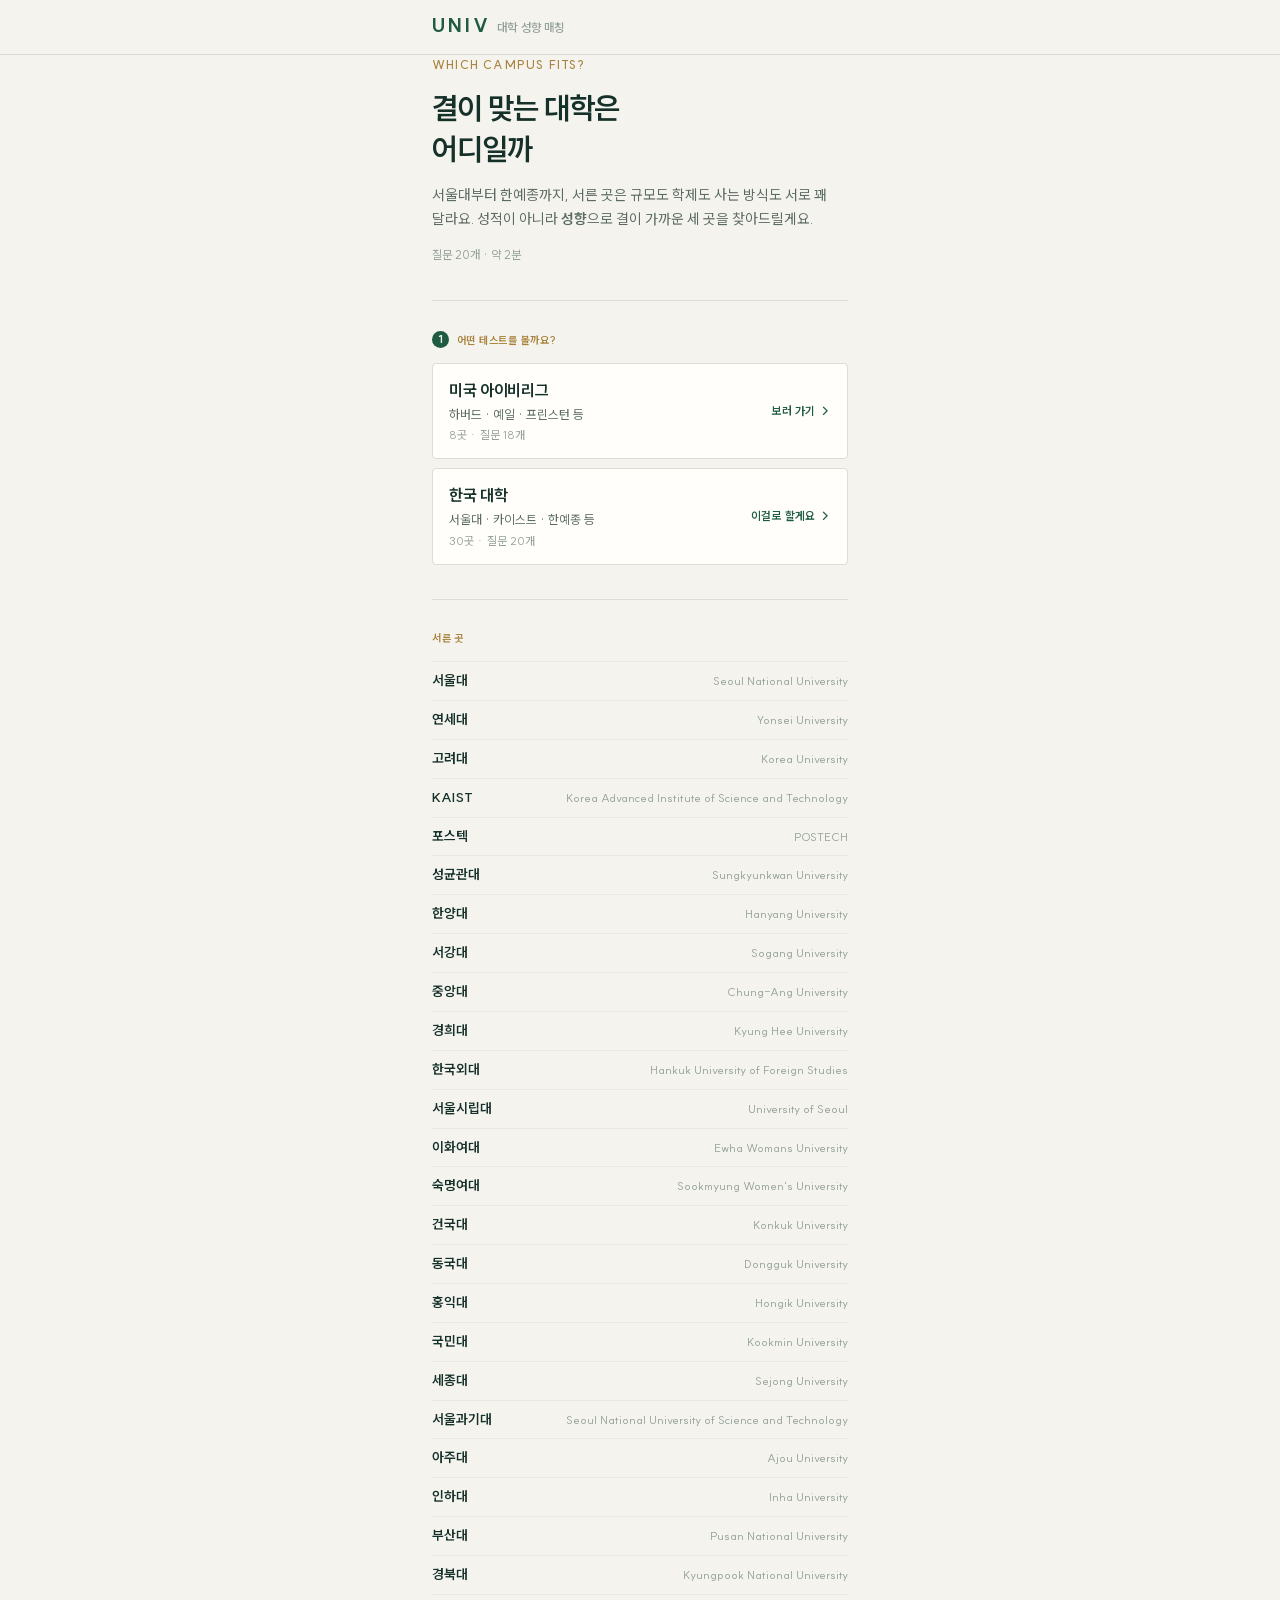
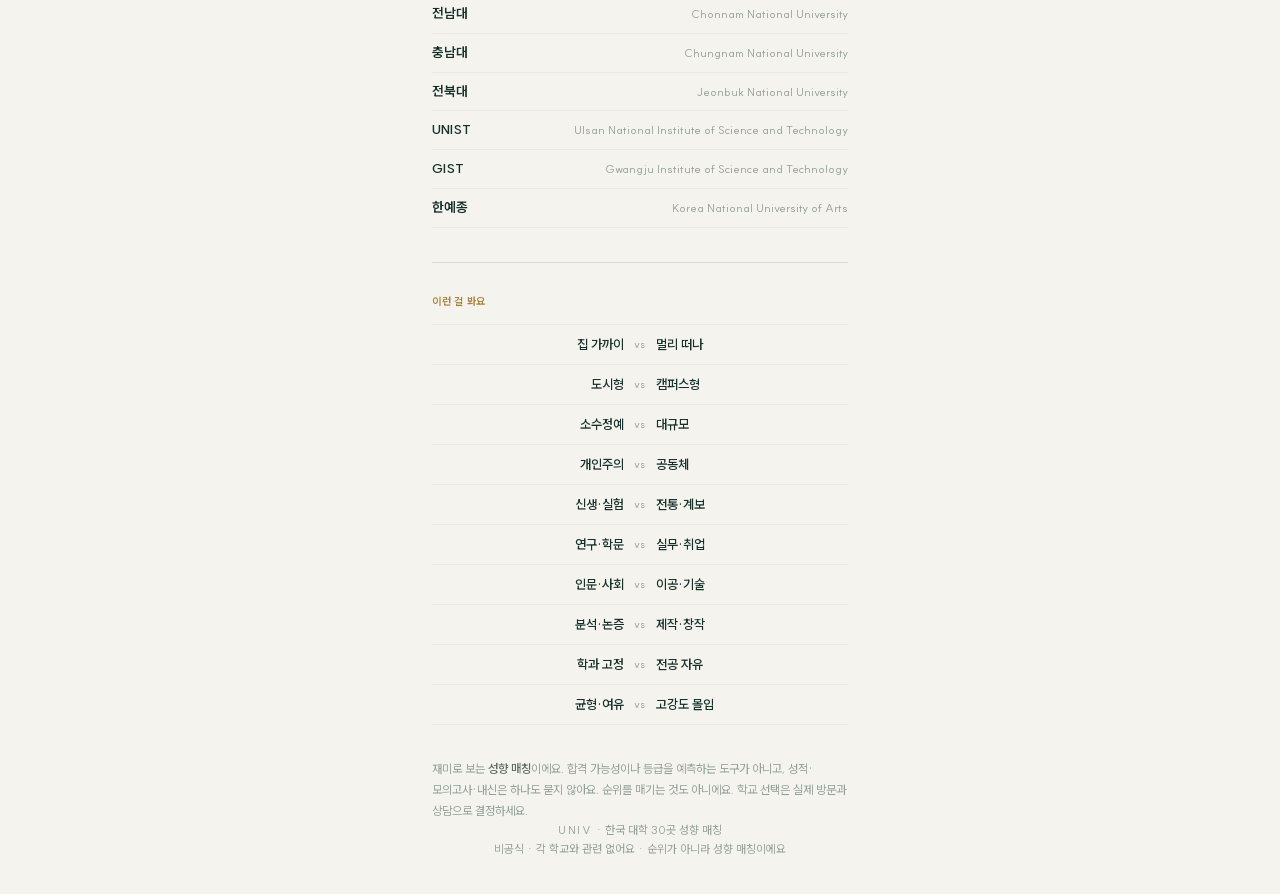
==== commit 87bdd657: "인트로를 한 번에 하나씩 묻게 + 결과에 실제 답에서 뽑은 근거 인트로 단계 분리   테스트 선택과 모드 선택이 한 화면에 같이 있어서 뭘 먼저 골라야 하는지   헷갈렸다. 1단계" ====
--- a/korea-uni/index.html
+++ b/korea-uni/index.html
@@ -74,18 +74,21 @@
          한쪽에 들어오면 다른 쪽으로 갈 방법이 없었다.
          내용은 scripts/build-intro.js 가 채운다 — 학교 수와 문항 수를
          손으로 적어두면 데이터를 고쳤을 때 조용히 어긋난다. -->
-    <div class="block">
-      <p class="label">어떤 테스트를 볼까요?</p>
+    <div class="block step" id="step-test">
+      <p class="label"><span class="step-n">1</span> 어떤 테스트를 볼까요?</p>
       <div class="test-pick" id="test-pick">
         <a class="test-card" href="../"><span class="test-name">미국 아이비리그</span><span class="test-sub">하버드 · 예일 · 프린스턴 등</span><span class="test-meta">8곳 · 질문 18개</span><span class="test-flag test-go">보러 가기 <span aria-hidden="true">→</span></span></a>
-        <span class="test-card is-here" aria-current="page"><span class="test-name">한국 대학</span><span class="test-sub">서울대 · 카이스트 · 한예종 등</span><span class="test-meta">30곳 · 질문 20개</span><span class="test-flag">지금 보는 중</span></span>
+        <button type="button" class="test-card is-here" id="pick-here" data-name="한국 대학" data-count="30"><span class="test-name">한국 대학</span><span class="test-sub">서울대 · 카이스트 · 한예종 등</span><span class="test-meta">30곳 · 질문 20개</span><span class="test-flag test-go">이걸로 할게요 <span aria-hidden="true">→</span></span></button>
       </div>
     </div>
 
     <!-- 시작 전에 누가 답하는지부터 고른다. 같은 18문항이지만
          학생은 자기 얘기로, 학부모는 아이를 떠올리며 답하게 된다. -->
-    <div class="block">
-      <p class="label">누가 답하시나요?</p>
+    <!-- 두 질문을 한 화면에 같이 두면 뭘 먼저 골라야 하는지 헷갈린다.
+         테스트를 정한 다음에 이 블록이 나온다. 위 블록은 한 줄 요약으로 접힌다. -->
+    <div class="block step hidden" id="step-mode">
+      <p class="chosen-test" id="chosen-test"></p>
+      <p class="label"><span class="step-n">2</span> 누가 답하시나요?</p>
       <div class="mode-pick">
         <button type="button" class="mode-btn" id="mode-student" data-mode="student">
           <span class="mode-name">학생이에요</span>
--- a/fonts/suit.css
+++ b/fonts/suit.css
@@ -10,5 +10,5 @@
   font-style: normal;
   font-weight: 400 800;
   font-display: swap;
-  src: url([data-uri]) format('woff2-variations');
+  src: url([data-uri]